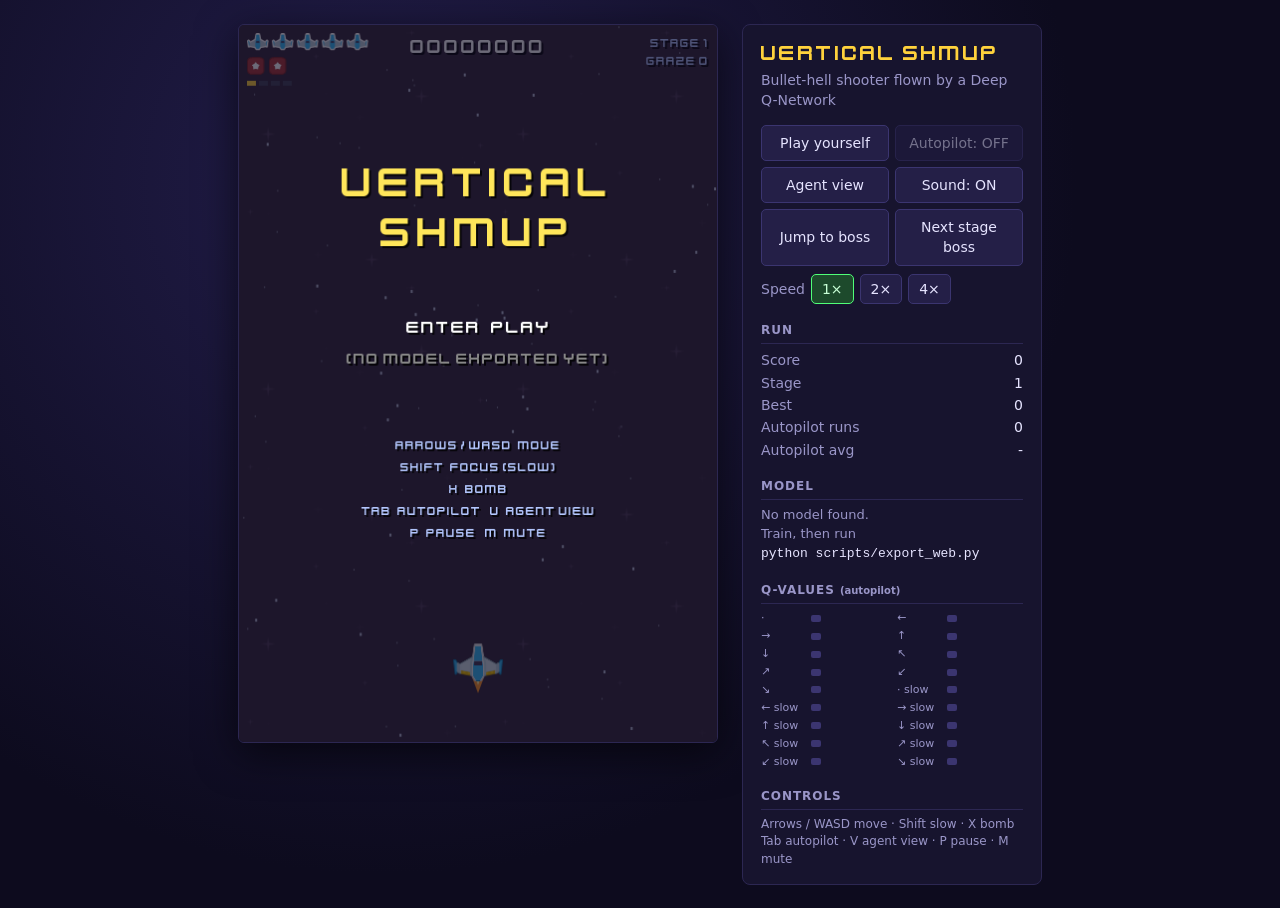
==== web/index.html @ 00dd6d7f "Add boss stages, resumable Colab training and headless-only deps - Mid-boss (Sentinel) and three rot" ====
<!doctype html>
<html lang="en">
<head>
  <meta charset="utf-8">
  <meta name="viewport" content="width=device-width, initial-scale=1">
  <title>Vertical Shmup · DQN Autopilot</title>
  <link rel="stylesheet" href="css/style.css">
</head>
<body>
  <main class="layout">
    <section class="stage">
      <canvas id="game" width="480" height="720" tabindex="0" aria-label="Game"></canvas>
    </section>

    <aside class="panel">
      <h1>Vertical Shmup</h1>
      <p class="sub">Bullet-hell shooter flown by a Deep Q-Network</p>

      <div class="buttons">
        <button id="btn-play">Play yourself</button>
        <button id="btn-autopilot">Autopilot: OFF</button>
        <button id="btn-view">Agent view</button>
        <button id="btn-mute">Sound: ON</button>
        <button id="btn-boss">Jump to boss</button>
        <button id="btn-stage">Next stage boss</button>
      </div>
      <div class="speed">
        Speed
        <button data-speed="1">1×</button>
        <button data-speed="2">2×</button>
        <button data-speed="4">4×</button>
      </div>

      <h2>Run</h2>
      <dl class="stats">
        <dt>Score</dt><dd id="stat-score">0</dd>
        <dt>Stage</dt><dd id="stat-stage">1</dd>
        <dt>Best</dt><dd id="stat-best">0</dd>
        <dt>Autopilot runs</dt><dd id="stat-runs">0</dd>
        <dt>Autopilot avg</dt><dd id="stat-avg">-</dd>
      </dl>

      <h2>Model</h2>
      <p id="model-info" class="model"></p>

      <h2>Q-values <small>(autopilot)</small></h2>
      <div id="q-bars" class="q-bars"></div>

      <h2>Controls</h2>
      <p class="controls">
        Arrows / WASD move · Shift slow · X bomb<br>
        Tab autopilot · V agent view · P pause · M mute
      </p>
    </aside>
  </main>

  <script src="js/rules.js"></script>
  <script src="js/rng.js"></script>
  <script src="js/core.js"></script>
  <script src="js/features.js"></script>
  <script src="model/dqn_model.js" onerror="console.info('No exported model yet.')"></script>
  <script src="js/policy.js"></script>
  <script src="js/renderer.js"></script>
  <script src="js/audio.js"></script>
  <script src="js/main.js"></script>
</body>
</html>
---- web/css/style.css ----
@font-face {
  font-family: "KenVector";
  src: url("../../assets/fonts/kenvector_future.ttf") format("truetype");
}

:root {
  --bg: #0d0b1e;
  --panel: #17142e;
  --line: #2c2752;
  --text: #e6e4ff;
  --muted: #9a96c8;
  --accent: #50ff78;
  --warn: #ffd23c;
}

* { box-sizing: border-box; }

body {
  margin: 0;
  min-height: 100vh;
  background: radial-gradient(circle at 30% 20%, #221d4a 0%, var(--bg) 60%);
  color: var(--text);
  font: 14px/1.45 "Trebuchet MS", system-ui, sans-serif;
}

.layout {
  display: flex;
  flex-wrap: wrap;
  gap: 24px;
  justify-content: center;
  align-items: flex-start;
  padding: 24px 16px;
}

.stage canvas {
  display: block;
  width: 480px;
  max-width: calc(100vw - 32px);
  height: auto;
  border: 1px solid var(--line);
  border-radius: 6px;
  box-shadow: 0 10px 40px rgba(0, 0, 0, 0.6);
  outline: none;
  image-rendering: auto;
}

.panel {
  width: 300px;
  max-width: 100%;
  background: var(--panel);
  border: 1px solid var(--line);
  border-radius: 8px;
  padding: 16px 18px;
}

h1 { font: 22px "KenVector", sans-serif; margin: 0; color: var(--warn); }
h2 { font-size: 12px; letter-spacing: .08em; text-transform: uppercase; color: var(--muted);
     margin: 18px 0 6px; border-bottom: 1px solid var(--line); padding-bottom: 4px; }
h2 small { text-transform: none; letter-spacing: 0; }
.sub { margin: 4px 0 14px; color: var(--muted); }

button {
  background: #241f47;
  color: var(--text);
  border: 1px solid #3b3570;
  border-radius: 5px;
  padding: 7px 10px;
  font: inherit;
  cursor: pointer;
}
button:hover:not(:disabled) { border-color: var(--accent); }
button.on { background: #1d4a2c; border-color: var(--accent); color: #c8ffd6; }
button:disabled { opacity: .45; cursor: not-allowed; }

.buttons { display: grid; grid-template-columns: 1fr 1fr; gap: 6px; }
.speed { margin-top: 8px; display: flex; gap: 6px; align-items: center; color: var(--muted); }
.speed button { padding: 4px 10px; }

.stats { display: grid; grid-template-columns: 1fr auto; margin: 0; row-gap: 2px; }
.stats dt { color: var(--muted); }
.stats dd { margin: 0; font-variant-numeric: tabular-nums; text-align: right; }

.model { margin: 0; color: var(--muted); font-size: 13px; }
.model code { color: var(--text); }

.q-bars { display: grid; grid-template-columns: 1fr 1fr; column-gap: 10px; row-gap: 2px; }
.q-row { display: flex; align-items: center; gap: 6px; font-size: 11px; }
.q-label { width: 44px; color: var(--muted); white-space: nowrap; }
.q-bar { height: 7px; width: 8%; background: #3b3570; border-radius: 2px; transition: width .1s; }
.q-bar.best { background: var(--accent); }

.controls { margin: 0; color: var(--muted); font-size: 12px; }
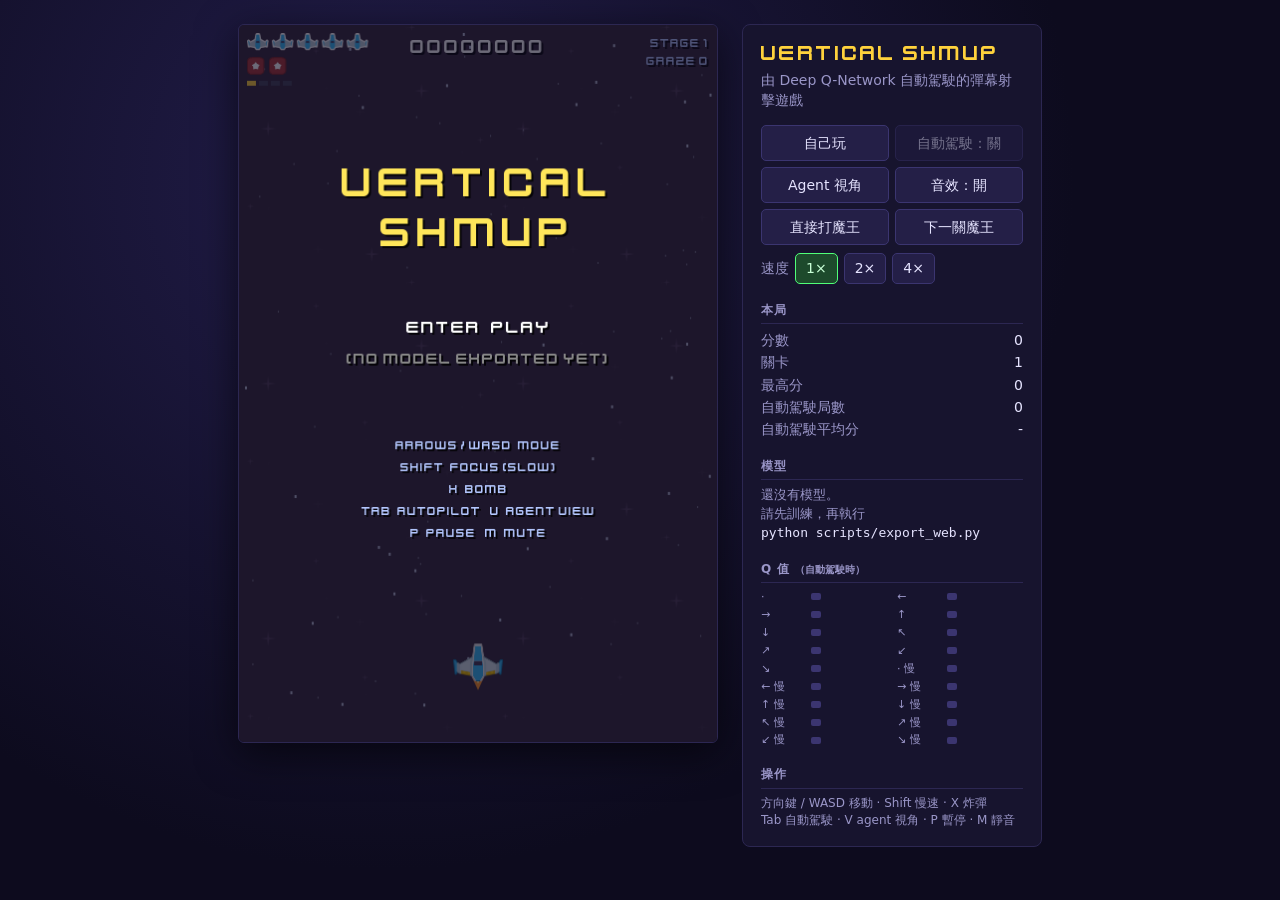
==== commit 4f024553: "繁體中文化並確認所有相依都在 2019 年以前 - 程式註解、docstring、命令列說明、網頁面板改成繁體中文 - README 全部改寫成中文，加入「從訓練到結果的流程」和訓練時間估計表 - 改" ====
--- a/web/index.html
+++ b/web/index.html
@@ -1,55 +1,55 @@
 <!doctype html>
-<html lang="en">
+<html lang="zh-Hant">
 <head>
   <meta charset="utf-8">
   <meta name="viewport" content="width=device-width, initial-scale=1">
-  <title>Vertical Shmup · DQN Autopilot</title>
+  <title>Vertical Shmup · DQN 自動駕駛</title>
   <link rel="stylesheet" href="css/style.css">
 </head>
 <body>
   <main class="layout">
     <section class="stage">
-      <canvas id="game" width="480" height="720" tabindex="0" aria-label="Game"></canvas>
+      <canvas id="game" width="480" height="720" tabindex="0" aria-label="遊戲畫面"></canvas>
     </section>
 
     <aside class="panel">
       <h1>Vertical Shmup</h1>
-      <p class="sub">Bullet-hell shooter flown by a Deep Q-Network</p>
+      <p class="sub">由 Deep Q-Network 自動駕駛的彈幕射擊遊戲</p>
 
       <div class="buttons">
-        <button id="btn-play">Play yourself</button>
-        <button id="btn-autopilot">Autopilot: OFF</button>
-        <button id="btn-view">Agent view</button>
-        <button id="btn-mute">Sound: ON</button>
-        <button id="btn-boss">Jump to boss</button>
-        <button id="btn-stage">Next stage boss</button>
+        <button id="btn-play">自己玩</button>
+        <button id="btn-autopilot">自動駕駛：關</button>
+        <button id="btn-view">Agent 視角</button>
+        <button id="btn-mute">音效：開</button>
+        <button id="btn-boss">直接打魔王</button>
+        <button id="btn-stage">下一關魔王</button>
       </div>
       <div class="speed">
-        Speed
+        速度
         <button data-speed="1">1×</button>
         <button data-speed="2">2×</button>
         <button data-speed="4">4×</button>
       </div>
 
-      <h2>Run</h2>
+      <h2>本局</h2>
       <dl class="stats">
-        <dt>Score</dt><dd id="stat-score">0</dd>
-        <dt>Stage</dt><dd id="stat-stage">1</dd>
-        <dt>Best</dt><dd id="stat-best">0</dd>
-        <dt>Autopilot runs</dt><dd id="stat-runs">0</dd>
-        <dt>Autopilot avg</dt><dd id="stat-avg">-</dd>
+        <dt>分數</dt><dd id="stat-score">0</dd>
+        <dt>關卡</dt><dd id="stat-stage">1</dd>
+        <dt>最高分</dt><dd id="stat-best">0</dd>
+        <dt>自動駕駛局數</dt><dd id="stat-runs">0</dd>
+        <dt>自動駕駛平均分</dt><dd id="stat-avg">-</dd>
       </dl>
 
-      <h2>Model</h2>
+      <h2>模型</h2>
       <p id="model-info" class="model"></p>
 
-      <h2>Q-values <small>(autopilot)</small></h2>
+      <h2>Q 值 <small>（自動駕駛時）</small></h2>
       <div id="q-bars" class="q-bars"></div>
 
-      <h2>Controls</h2>
+      <h2>操作</h2>
       <p class="controls">
-        Arrows / WASD move · Shift slow · X bomb<br>
-        Tab autopilot · V agent view · P pause · M mute
+        方向鍵 / WASD 移動 · Shift 慢速 · X 炸彈<br>
+        Tab 自動駕駛 · V agent 視角 · P 暫停 · M 靜音
       </p>
     </aside>
   </main>
@@ -58,7 +58,7 @@
   <script src="js/rng.js"></script>
   <script src="js/core.js"></script>
   <script src="js/features.js"></script>
-  <script src="model/dqn_model.js" onerror="console.info('No exported model yet.')"></script>
+  <script src="model/dqn_model.js" onerror="console.info('還沒有匯出模型')"></script>
   <script src="js/policy.js"></script>
   <script src="js/renderer.js"></script>
   <script src="js/audio.js"></script>
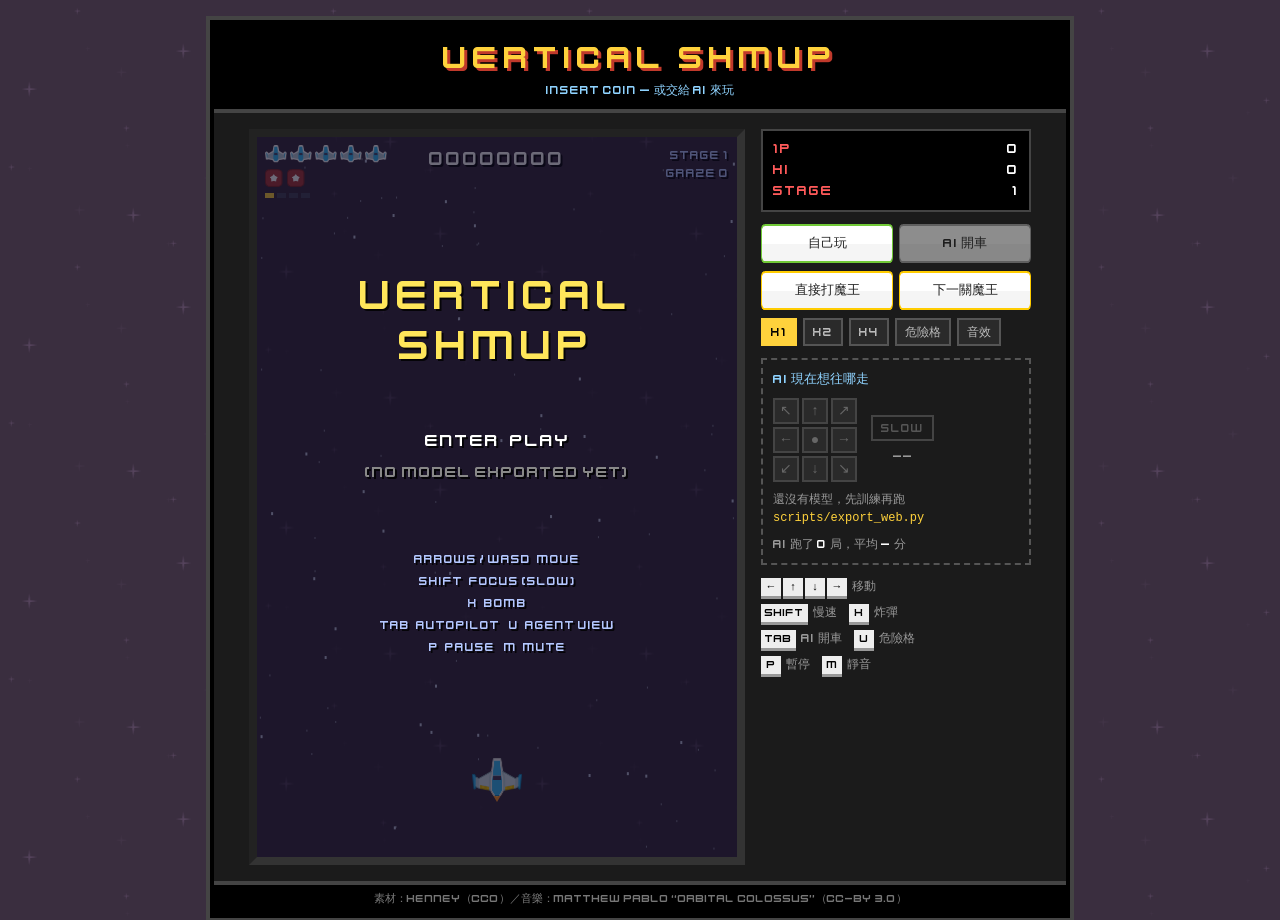
==== commit b353d5f6: "網頁改成街機機台風格 - 背景用遊戲本身的星空圖，標題做成機台招牌、遊戲畫面加上外框 - 按鈕改用 Kenney Space Shooter Redux（2014）的按鈕圖 - Q 值長條圖換成 3x" ====
--- a/web/index.html
+++ b/web/index.html
@@ -3,56 +3,70 @@
 <head>
   <meta charset="utf-8">
   <meta name="viewport" content="width=device-width, initial-scale=1">
-  <title>Vertical Shmup · DQN 自動駕駛</title>
+  <title>Vertical Shmup</title>
   <link rel="stylesheet" href="css/style.css">
 </head>
 <body>
-  <main class="layout">
-    <section class="stage">
-      <canvas id="game" width="480" height="720" tabindex="0" aria-label="遊戲畫面"></canvas>
-    </section>
+  <div class="cabinet">
+    <header class="marquee">
+      <h1>VERTICAL SHMUP</h1>
+      <p>INSERT COIN &mdash; 或交給 AI 來玩</p>
+    </header>
 
-    <aside class="panel">
-      <h1>Vertical Shmup</h1>
-      <p class="sub">由 Deep Q-Network 自動駕駛的彈幕射擊遊戲</p>
-
-      <div class="buttons">
-        <button id="btn-play">自己玩</button>
-        <button id="btn-autopilot">自動駕駛：關</button>
-        <button id="btn-view">Agent 視角</button>
-        <button id="btn-mute">音效：開</button>
-        <button id="btn-boss">直接打魔王</button>
-        <button id="btn-stage">下一關魔王</button>
-      </div>
-      <div class="speed">
-        速度
-        <button data-speed="1">1×</button>
-        <button data-speed="2">2×</button>
-        <button data-speed="4">4×</button>
+    <div class="cabinet-body">
+      <div class="bezel">
+        <canvas id="game" width="480" height="720" tabindex="0" aria-label="遊戲畫面"></canvas>
       </div>
 
-      <h2>本局</h2>
-      <dl class="stats">
-        <dt>分數</dt><dd id="stat-score">0</dd>
-        <dt>關卡</dt><dd id="stat-stage">1</dd>
-        <dt>最高分</dt><dd id="stat-best">0</dd>
-        <dt>自動駕駛局數</dt><dd id="stat-runs">0</dd>
-        <dt>自動駕駛平均分</dt><dd id="stat-avg">-</dd>
-      </dl>
+      <aside class="console">
+        <div class="score-box">
+          <div><span class="lbl">1P</span><span id="stat-score" class="num">0</span></div>
+          <div><span class="lbl">HI</span><span id="stat-best" class="num">0</span></div>
+          <div><span class="lbl">STAGE</span><span id="stat-stage" class="num">1</span></div>
+        </div>
 
-      <h2>模型</h2>
-      <p id="model-info" class="model"></p>
+        <div class="btn-row">
+          <button id="btn-play" class="arcade green">自己玩</button>
+          <button id="btn-autopilot" class="arcade blue">AI 開車</button>
+        </div>
+        <div class="btn-row">
+          <button id="btn-boss" class="arcade yellow">直接打魔王</button>
+          <button id="btn-stage" class="arcade yellow">下一關魔王</button>
+        </div>
+        <div class="btn-row small">
+          <button data-speed="1" class="chip">x1</button>
+          <button data-speed="2" class="chip">x2</button>
+          <button data-speed="4" class="chip">x4</button>
+          <button id="btn-view" class="chip">危險格</button>
+          <button id="btn-mute" class="chip">音效</button>
+        </div>
 
-      <h2>Q 值 <small>（自動駕駛時）</small></h2>
-      <div id="q-bars" class="q-bars"></div>
+        <div class="ai-box">
+          <div class="ai-title">AI 現在想往哪走</div>
+          <div class="joy">
+            <div class="joy-grid" id="joy"></div>
+            <div class="joy-side">
+              <div class="lamp" id="joy-slow">SLOW</div>
+              <div class="joy-q" id="joy-q">--</div>
+            </div>
+          </div>
+          <p class="ai-note" id="model-info"></p>
+          <p class="ai-note">AI 跑了 <b id="stat-runs">0</b> 局，平均 <b id="stat-avg">-</b> 分</p>
+        </div>
 
-      <h2>操作</h2>
-      <p class="controls">
-        方向鍵 / WASD 移動 · Shift 慢速 · X 炸彈<br>
-        Tab 自動駕駛 · V agent 視角 · P 暫停 · M 靜音
-      </p>
-    </aside>
-  </main>
+        <div class="howto">
+          <div><kbd>←</kbd><kbd>↑</kbd><kbd>↓</kbd><kbd>→</kbd> 移動</div>
+          <div><kbd>Shift</kbd> 慢速　<kbd>X</kbd> 炸彈</div>
+          <div><kbd>Tab</kbd> AI 開車　<kbd>V</kbd> 危險格</div>
+          <div><kbd>P</kbd> 暫停　<kbd>M</kbd> 靜音</div>
+        </div>
+      </aside>
+    </div>
+
+    <footer>
+      素材：Kenney（CC0）／音樂：Matthew Pablo &ldquo;Orbital Colossus&rdquo;（CC-BY 3.0）
+    </footer>
+  </div>
 
   <script src="js/rules.js"></script>
   <script src="js/rng.js"></script>
--- a/web/css/style.css
+++ b/web/css/style.css
@@ -1,16 +1,6 @@
 @font-face {
   font-family: "KenVector";
   src: url("../../assets/fonts/kenvector_future.ttf") format("truetype");
-}
-
-:root {
-  --bg: #0d0b1e;
-  --panel: #17142e;
-  --line: #2c2752;
-  --text: #e6e4ff;
-  --muted: #9a96c8;
-  --accent: #50ff78;
-  --warn: #ffd23c;
 }
 
 * { box-sizing: border-box; }
@@ -18,75 +8,157 @@
 body {
   margin: 0;
   min-height: 100vh;
-  background: radial-gradient(circle at 30% 20%, #221d4a 0%, var(--bg) 60%);
-  color: var(--text);
-  font: 14px/1.45 "Trebuchet MS", system-ui, sans-serif;
+  background: #000 url("../../assets/images/backgrounds/dark_purple.png") repeat;
+  color: #ddd;
+  font: 14px/1.5 "KenVector", "PingFang TC", "Microsoft JhengHei", sans-serif;
 }
 
-.layout {
+/* ---- 機台外框 ---- */
+.cabinet {
+  width: 860px;
+  max-width: 100%;
+  margin: 20px auto;
+  background: #1b1b1b;
+  border: 4px solid #000;
+  box-shadow: 0 0 0 4px #444;
+}
+
+.marquee {
+  background: #000;
+  border-bottom: 4px solid #444;
+  text-align: center;
+  padding: 14px 10px 10px;
+}
+.marquee h1 {
+  margin: 0;
+  font: 34px "KenVector", sans-serif;
+  color: #ffd23c;
+  text-shadow: 3px 3px 0 #c0392b;
+  letter-spacing: 2px;
+}
+.marquee p { margin: 4px 0 0; color: #8fd3ff; font-size: 12px; }
+
+.cabinet-body {
   display: flex;
   flex-wrap: wrap;
-  gap: 24px;
+  gap: 16px;
+  padding: 16px;
   justify-content: center;
-  align-items: flex-start;
-  padding: 24px 16px;
 }
 
-.stage canvas {
+.bezel {
+  background: #000;
+  border: 8px solid #333;
+  border-top-color: #222;
+  border-left-color: #222;
+  line-height: 0;
+}
+.bezel canvas {
   display: block;
   width: 480px;
-  max-width: calc(100vw - 32px);
+  max-width: calc(100vw - 80px);
   height: auto;
-  border: 1px solid var(--line);
-  border-radius: 6px;
-  box-shadow: 0 10px 40px rgba(0, 0, 0, 0.6);
   outline: none;
-  image-rendering: auto;
 }
 
-.panel {
-  width: 300px;
-  max-width: 100%;
-  background: var(--panel);
-  border: 1px solid var(--line);
-  border-radius: 8px;
-  padding: 16px 18px;
+/* ---- 右邊操作台 ---- */
+.console { width: 270px; max-width: 100%; }
+
+.score-box {
+  background: #000;
+  border: 2px solid #444;
+  padding: 8px 10px;
+  margin-bottom: 12px;
+}
+.score-box div { display: flex; justify-content: space-between; }
+.score-box .lbl { color: #ff5a5a; }
+.score-box .num { color: #fff; font-variant-numeric: tabular-nums; }
+
+.btn-row { display: flex; gap: 6px; margin-bottom: 8px; }
+.btn-row.small { flex-wrap: wrap; margin-bottom: 12px; }
+
+button { font: inherit; cursor: pointer; }
+
+/* Kenney 的按鈕圖（Space Shooter Redux, 2014） */
+.arcade {
+  flex: 1;
+  height: 39px;
+  border: 0;
+  color: #222;
+  font-size: 13px;
+  background: transparent center / 100% 100% no-repeat;
+}
+.arcade.green  { background-image: url("../../assets/images/ui/button_green.png"); }
+.arcade.blue   { background-image: url("../../assets/images/ui/button_blue.png"); }
+.arcade.yellow { background-image: url("../../assets/images/ui/button_yellow.png"); }
+.arcade:active { transform: translateY(2px); }
+.arcade.on     { outline: 3px solid #3ddc55; color: #0a6b1c; }
+.arcade:disabled { filter: grayscale(1); opacity: .5; cursor: not-allowed; }
+
+.chip {
+  background: #2a2a2a;
+  color: #bbb;
+  border: 2px solid #555;
+  padding: 3px 8px;
+  font-size: 12px;
+}
+.chip.on { background: #ffd23c; color: #000; border-color: #ffd23c; }
+
+/* ---- AI 搖桿 ---- */
+.ai-box {
+  border: 2px dashed #555;
+  padding: 10px;
+  margin-bottom: 12px;
+}
+.ai-title { color: #8fd3ff; margin-bottom: 8px; font-size: 13px; }
+.joy { display: flex; gap: 14px; align-items: center; }
+.joy-grid {
+  display: grid;
+  grid-template-columns: repeat(3, 26px);
+  grid-template-rows: repeat(3, 26px);
+  gap: 3px;
+}
+.joy-grid span {
+  background: #2a2a2a;
+  border: 2px solid #444;
+  color: #666;
+  font-size: 14px;
+  line-height: 22px;
+  text-align: center;
+}
+.joy-grid span.lit { background: #3ddc55; border-color: #b6ffbf; color: #000; }
+.lamp {
+  border: 2px solid #444;
+  padding: 2px 8px;
+  color: #555;
+  font-size: 12px;
+  text-align: center;
+}
+.lamp.lit { background: #ff9628; border-color: #ffd08a; color: #000; }
+.joy-q { margin-top: 6px; color: #999; font-size: 12px; text-align: center; }
+.ai-note { margin: 8px 0 0; color: #999; font-size: 12px; }
+.ai-note b { color: #fff; font-weight: normal; }
+.ai-note code { color: #ffd23c; }
+
+.howto { color: #999; font-size: 12px; }
+.howto div { margin-bottom: 4px; }
+kbd {
+  display: inline-block;
+  min-width: 20px;
+  padding: 0 4px;
+  margin-right: 2px;
+  background: #eee;
+  color: #000;
+  border-bottom: 3px solid #999;
+  font: 11px/18px "KenVector", sans-serif;
+  text-align: center;
 }
 
-h1 { font: 22px "KenVector", sans-serif; margin: 0; color: var(--warn); }
-h2 { font-size: 12px; letter-spacing: .08em; text-transform: uppercase; color: var(--muted);
-     margin: 18px 0 6px; border-bottom: 1px solid var(--line); padding-bottom: 4px; }
-h2 small { text-transform: none; letter-spacing: 0; }
-.sub { margin: 4px 0 14px; color: var(--muted); }
-
-button {
-  background: #241f47;
-  color: var(--text);
-  border: 1px solid #3b3570;
-  border-radius: 5px;
-  padding: 7px 10px;
-  font: inherit;
-  cursor: pointer;
+footer {
+  border-top: 4px solid #444;
+  background: #000;
+  color: #777;
+  font-size: 11px;
+  text-align: center;
+  padding: 6px;
 }
-button:hover:not(:disabled) { border-color: var(--accent); }
-button.on { background: #1d4a2c; border-color: var(--accent); color: #c8ffd6; }
-button:disabled { opacity: .45; cursor: not-allowed; }
-
-.buttons { display: grid; grid-template-columns: 1fr 1fr; gap: 6px; }
-.speed { margin-top: 8px; display: flex; gap: 6px; align-items: center; color: var(--muted); }
-.speed button { padding: 4px 10px; }
-
-.stats { display: grid; grid-template-columns: 1fr auto; margin: 0; row-gap: 2px; }
-.stats dt { color: var(--muted); }
-.stats dd { margin: 0; font-variant-numeric: tabular-nums; text-align: right; }
-
-.model { margin: 0; color: var(--muted); font-size: 13px; }
-.model code { color: var(--text); }
-
-.q-bars { display: grid; grid-template-columns: 1fr 1fr; column-gap: 10px; row-gap: 2px; }
-.q-row { display: flex; align-items: center; gap: 6px; font-size: 11px; }
-.q-label { width: 44px; color: var(--muted); white-space: nowrap; }
-.q-bar { height: 7px; width: 8%; background: #3b3570; border-radius: 2px; transition: width .1s; }
-.q-bar.best { background: var(--accent); }
-
-.controls { margin: 0; color: var(--muted); font-size: 12px; }
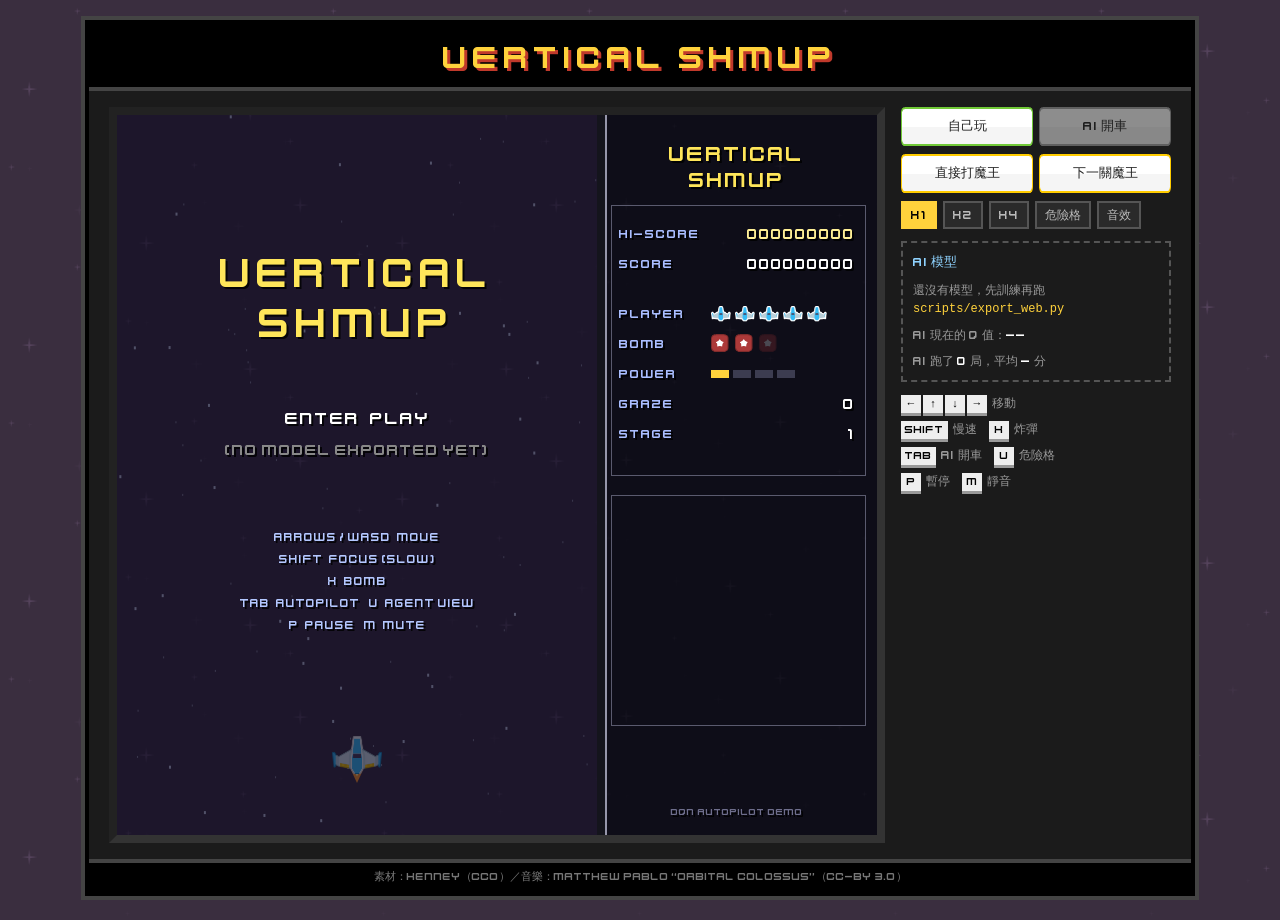
==== commit d854906e: "三關制、雙魔王最終關、彈幕遊戲風格的右側面板、錄影腳本 - 移除中魔王；第 1、2 關各一隻魔王，第 3 關兩隻 TWIN FANG，打完 ALL CLEAR - 遊戲畫面加上右側資訊面板、魔王血條、" ====
--- a/web/index.html
+++ b/web/index.html
@@ -10,21 +10,14 @@
   <div class="cabinet">
     <header class="marquee">
       <h1>VERTICAL SHMUP</h1>
-      <p>INSERT COIN &mdash; 或交給 AI 來玩</p>
     </header>
 
     <div class="cabinet-body">
       <div class="bezel">
-        <canvas id="game" width="480" height="720" tabindex="0" aria-label="遊戲畫面"></canvas>
+        <canvas id="game" width="760" height="720" tabindex="0" aria-label="遊戲畫面"></canvas>
       </div>
 
       <aside class="console">
-        <div class="score-box">
-          <div><span class="lbl">1P</span><span id="stat-score" class="num">0</span></div>
-          <div><span class="lbl">HI</span><span id="stat-best" class="num">0</span></div>
-          <div><span class="lbl">STAGE</span><span id="stat-stage" class="num">1</span></div>
-        </div>
-
         <div class="btn-row">
           <button id="btn-play" class="arcade green">自己玩</button>
           <button id="btn-autopilot" class="arcade blue">AI 開車</button>
@@ -42,15 +35,9 @@
         </div>
 
         <div class="ai-box">
-          <div class="ai-title">AI 現在想往哪走</div>
-          <div class="joy">
-            <div class="joy-grid" id="joy"></div>
-            <div class="joy-side">
-              <div class="lamp" id="joy-slow">SLOW</div>
-              <div class="joy-q" id="joy-q">--</div>
-            </div>
-          </div>
+          <div class="ai-title">AI 模型</div>
           <p class="ai-note" id="model-info"></p>
+          <p class="ai-note">AI 現在的 Q 值：<b id="joy-q">--</b></p>
           <p class="ai-note">AI 跑了 <b id="stat-runs">0</b> 局，平均 <b id="stat-avg">-</b> 分</p>
         </div>
 
--- a/web/css/style.css
+++ b/web/css/style.css
@@ -15,7 +15,7 @@
 
 /* ---- 機台外框 ---- */
 .cabinet {
-  width: 860px;
+  width: 1110px;
   max-width: 100%;
   margin: 20px auto;
   background: #1b1b1b;
@@ -55,7 +55,7 @@
 }
 .bezel canvas {
   display: block;
-  width: 480px;
+  width: 760px;
   max-width: calc(100vw - 80px);
   height: auto;
   outline: none;
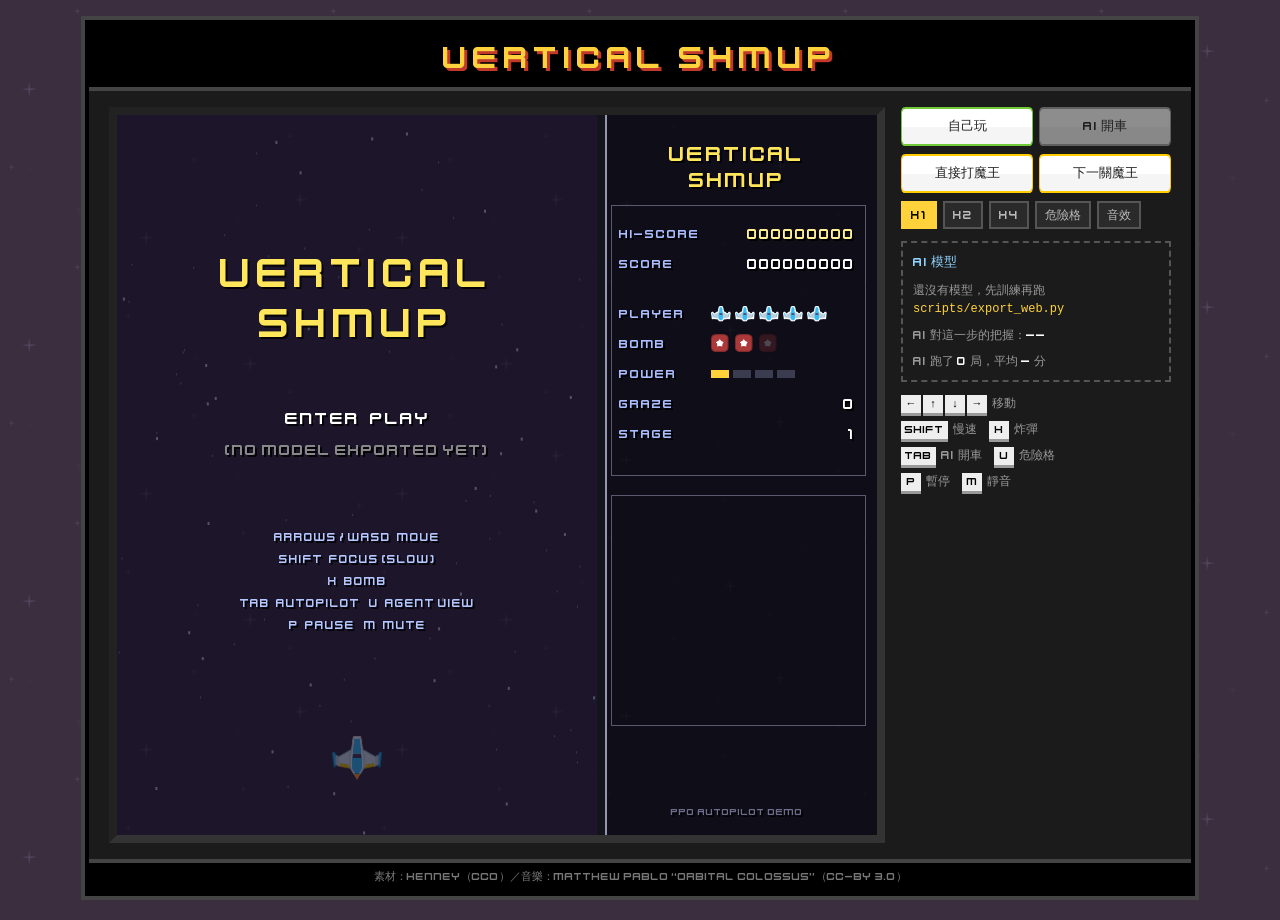
==== commit 6c23b3b9: "改用 Stable Baselines3 的 PPO，遊戲改成兩關 - 強化學習改用 Stable Baselines3 PPO（2017）：gymnasium 環境、SubprocVecEnv 用滿" ====
--- a/web/index.html
+++ b/web/index.html
@@ -37,7 +37,7 @@
         <div class="ai-box">
           <div class="ai-title">AI 模型</div>
           <p class="ai-note" id="model-info"></p>
-          <p class="ai-note">AI 現在的 Q 值：<b id="joy-q">--</b></p>
+          <p class="ai-note">AI 對這一步的把握：<b id="joy-q">--</b></p>
           <p class="ai-note">AI 跑了 <b id="stat-runs">0</b> 局，平均 <b id="stat-avg">-</b> 分</p>
         </div>
 
@@ -59,7 +59,7 @@
   <script src="js/rng.js"></script>
   <script src="js/core.js"></script>
   <script src="js/features.js"></script>
-  <script src="model/dqn_model.js" onerror="console.info('還沒有匯出模型')"></script>
+  <script src="model/ppo_model.js" onerror="console.info('還沒有匯出模型')"></script>
   <script src="js/policy.js"></script>
   <script src="js/renderer.js"></script>
   <script src="js/audio.js"></script>
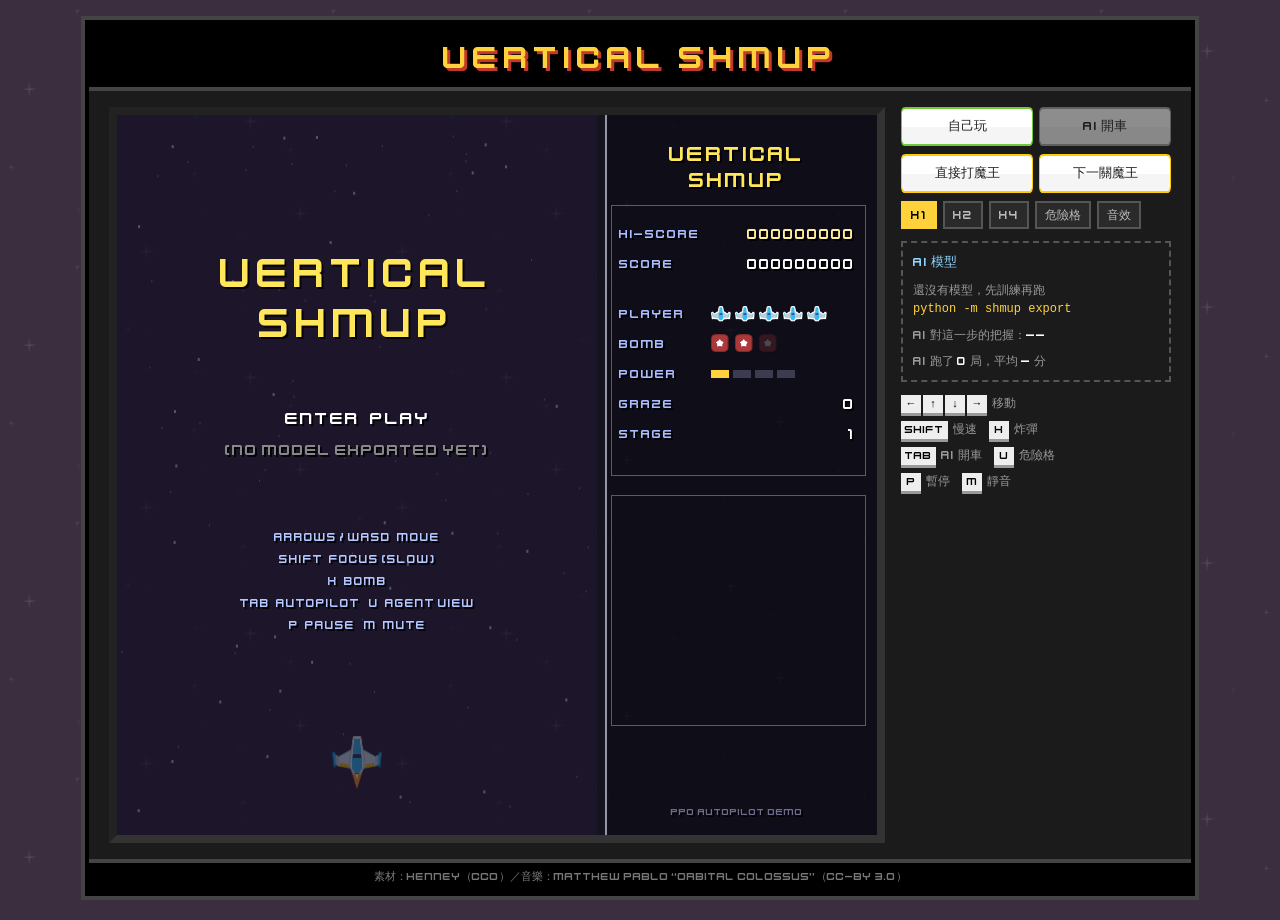
==== commit 3719ee30: "依類別重新整理程式、固定 2022 年以前的套件版本、Colab GPU 訓練 - 套件全部固定在 2022 年以前：Python 3.10.8、SB3 1.6.2、gym 0.21、torch 1." ====
--- a/web/index.html
+++ b/web/index.html
@@ -4,7 +4,7 @@
   <meta charset="utf-8">
   <meta name="viewport" content="width=device-width, initial-scale=1">
   <title>Vertical Shmup</title>
-  <link rel="stylesheet" href="css/style.css">
+  <link rel="stylesheet" href="style.css">
 </head>
 <body>
   <div class="cabinet">
@@ -56,13 +56,10 @@
   </div>
 
   <script src="js/rules.js"></script>
-  <script src="js/rng.js"></script>
   <script src="js/core.js"></script>
-  <script src="js/features.js"></script>
   <script src="model/ppo_model.js" onerror="console.info('還沒有匯出模型')"></script>
-  <script src="js/policy.js"></script>
+  <script src="js/agent.js"></script>
   <script src="js/renderer.js"></script>
-  <script src="js/audio.js"></script>
   <script src="js/main.js"></script>
 </body>
 </html>
--- a/web/style.css
+++ b/web/style.css
@@ -0,0 +1,164 @@
+@font-face {
+  font-family: "KenVector";
+  src: url("../assets/fonts/kenvector_future.ttf") format("truetype");
+}
+
+* { box-sizing: border-box; }
+
+body {
+  margin: 0;
+  min-height: 100vh;
+  background: #000 url("../assets/images/backgrounds/dark_purple.png") repeat;
+  color: #ddd;
+  font: 14px/1.5 "KenVector", "PingFang TC", "Microsoft JhengHei", sans-serif;
+}
+
+/* ---- 機台外框 ---- */
+.cabinet {
+  width: 1110px;
+  max-width: 100%;
+  margin: 20px auto;
+  background: #1b1b1b;
+  border: 4px solid #000;
+  box-shadow: 0 0 0 4px #444;
+}
+
+.marquee {
+  background: #000;
+  border-bottom: 4px solid #444;
+  text-align: center;
+  padding: 14px 10px 10px;
+}
+.marquee h1 {
+  margin: 0;
+  font: 34px "KenVector", sans-serif;
+  color: #ffd23c;
+  text-shadow: 3px 3px 0 #c0392b;
+  letter-spacing: 2px;
+}
+.marquee p { margin: 4px 0 0; color: #8fd3ff; font-size: 12px; }
+
+.cabinet-body {
+  display: flex;
+  flex-wrap: wrap;
+  gap: 16px;
+  padding: 16px;
+  justify-content: center;
+}
+
+.bezel {
+  background: #000;
+  border: 8px solid #333;
+  border-top-color: #222;
+  border-left-color: #222;
+  line-height: 0;
+}
+.bezel canvas {
+  display: block;
+  width: 760px;
+  max-width: calc(100vw - 80px);
+  height: auto;
+  outline: none;
+}
+
+/* ---- 右邊操作台 ---- */
+.console { width: 270px; max-width: 100%; }
+
+.score-box {
+  background: #000;
+  border: 2px solid #444;
+  padding: 8px 10px;
+  margin-bottom: 12px;
+}
+.score-box div { display: flex; justify-content: space-between; }
+.score-box .lbl { color: #ff5a5a; }
+.score-box .num { color: #fff; font-variant-numeric: tabular-nums; }
+
+.btn-row { display: flex; gap: 6px; margin-bottom: 8px; }
+.btn-row.small { flex-wrap: wrap; margin-bottom: 12px; }
+
+button { font: inherit; cursor: pointer; }
+
+/* Kenney 的按鈕圖（Space Shooter Redux, 2014） */
+.arcade {
+  flex: 1;
+  height: 39px;
+  border: 0;
+  color: #222;
+  font-size: 13px;
+  background: transparent center / 100% 100% no-repeat;
+}
+.arcade.green  { background-image: url("../assets/images/ui/button_green.png"); }
+.arcade.blue   { background-image: url("../assets/images/ui/button_blue.png"); }
+.arcade.yellow { background-image: url("../assets/images/ui/button_yellow.png"); }
+.arcade:active { transform: translateY(2px); }
+.arcade.on     { outline: 3px solid #3ddc55; color: #0a6b1c; }
+.arcade:disabled { filter: grayscale(1); opacity: .5; cursor: not-allowed; }
+
+.chip {
+  background: #2a2a2a;
+  color: #bbb;
+  border: 2px solid #555;
+  padding: 3px 8px;
+  font-size: 12px;
+}
+.chip.on { background: #ffd23c; color: #000; border-color: #ffd23c; }
+
+/* ---- AI 搖桿 ---- */
+.ai-box {
+  border: 2px dashed #555;
+  padding: 10px;
+  margin-bottom: 12px;
+}
+.ai-title { color: #8fd3ff; margin-bottom: 8px; font-size: 13px; }
+.joy { display: flex; gap: 14px; align-items: center; }
+.joy-grid {
+  display: grid;
+  grid-template-columns: repeat(3, 26px);
+  grid-template-rows: repeat(3, 26px);
+  gap: 3px;
+}
+.joy-grid span {
+  background: #2a2a2a;
+  border: 2px solid #444;
+  color: #666;
+  font-size: 14px;
+  line-height: 22px;
+  text-align: center;
+}
+.joy-grid span.lit { background: #3ddc55; border-color: #b6ffbf; color: #000; }
+.lamp {
+  border: 2px solid #444;
+  padding: 2px 8px;
+  color: #555;
+  font-size: 12px;
+  text-align: center;
+}
+.lamp.lit { background: #ff9628; border-color: #ffd08a; color: #000; }
+.joy-q { margin-top: 6px; color: #999; font-size: 12px; text-align: center; }
+.ai-note { margin: 8px 0 0; color: #999; font-size: 12px; }
+.ai-note b { color: #fff; font-weight: normal; }
+.ai-note code { color: #ffd23c; }
+
+.howto { color: #999; font-size: 12px; }
+.howto div { margin-bottom: 4px; }
+kbd {
+  display: inline-block;
+  min-width: 20px;
+  padding: 0 4px;
+  margin-right: 2px;
+  background: #eee;
+  color: #000;
+  border-bottom: 3px solid #999;
+  font: 11px/18px "KenVector", sans-serif;
+  text-align: center;
+}
+
+footer {
+  border-top: 4px solid #444;
+  background: #000;
+  color: #777;
+  font-size: 11px;
+  text-align: center;
+  padding: 6px;
+}
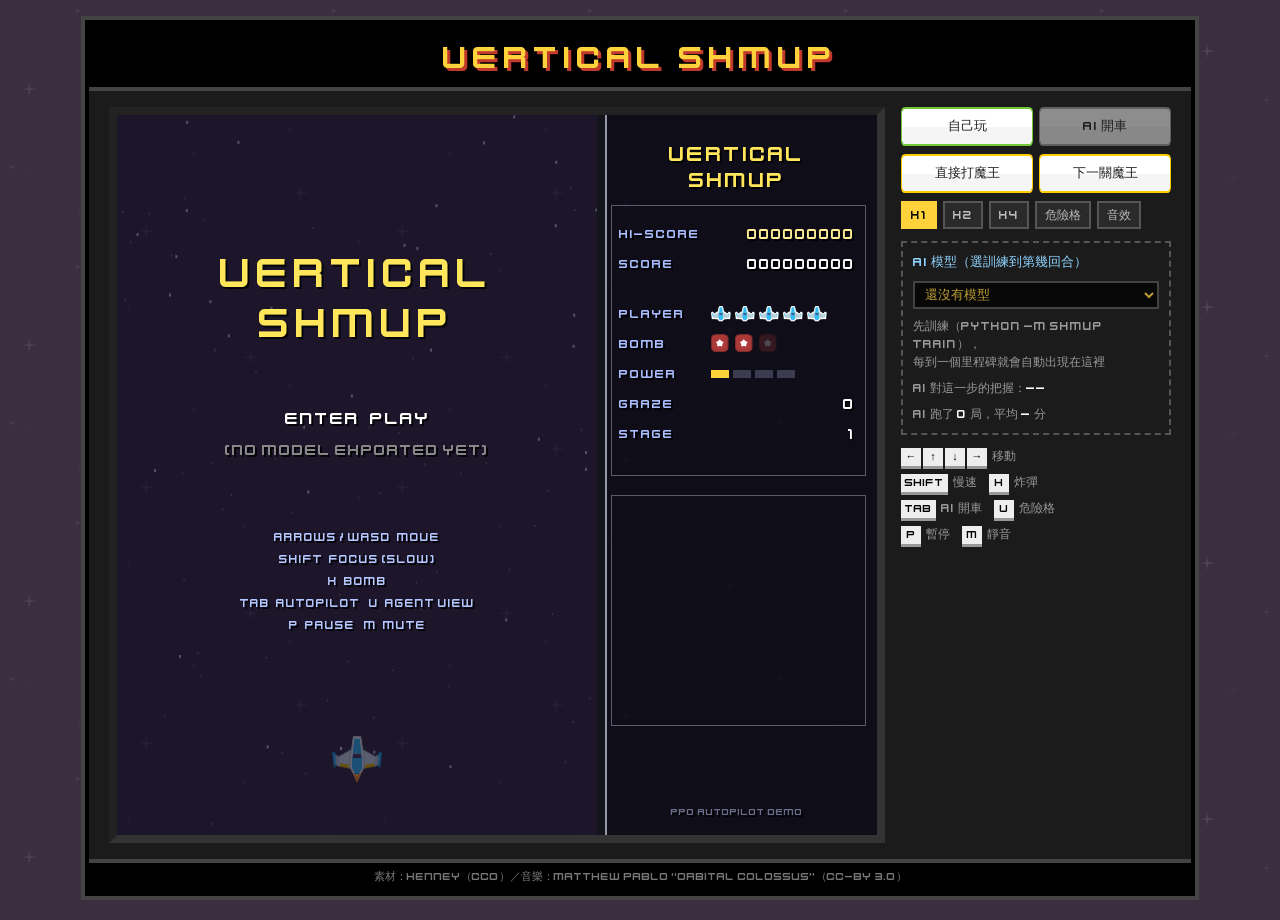
==== commit 7a3c14f7: "訓練 5000 回合、里程碑改成 100/500/2000/5000、網頁可選擇模型、自動存紀錄 - 預設玩滿 5000 回合，在第 100 / 500 / 2000 / 5000 回合存模型；評估改" ====
--- a/web/index.html
+++ b/web/index.html
@@ -35,7 +35,8 @@
         </div>
 
         <div class="ai-box">
-          <div class="ai-title">AI 模型</div>
+          <div class="ai-title">AI 模型（選訓練到第幾回合）</div>
+          <select id="model-select" class="model-select" aria-label="選擇模型"></select>
           <p class="ai-note" id="model-info"></p>
           <p class="ai-note">AI 對這一步的把握：<b id="joy-q">--</b></p>
           <p class="ai-note">AI 跑了 <b id="stat-runs">0</b> 局，平均 <b id="stat-avg">-</b> 分</p>
@@ -57,7 +58,7 @@
 
   <script src="js/rules.js"></script>
   <script src="js/core.js"></script>
-  <script src="model/ppo_model.js" onerror="console.info('還沒有匯出模型')"></script>
+  <script src="model/manifest.js" onerror="console.info('還沒有匯出模型')"></script>
   <script src="js/agent.js"></script>
   <script src="js/renderer.js"></script>
   <script src="js/main.js"></script>
--- a/web/style.css
+++ b/web/style.css
@@ -111,6 +111,14 @@
   margin-bottom: 12px;
 }
 .ai-title { color: #8fd3ff; margin-bottom: 8px; font-size: 13px; }
+.model-select {
+  width: 100%;
+  background: #000;
+  color: #ffd23c;
+  border: 2px solid #555;
+  padding: 4px 6px;
+  font: 13px "KenVector", "PingFang TC", sans-serif;
+}
 .joy { display: flex; gap: 14px; align-items: center; }
 .joy-grid {
   display: grid;
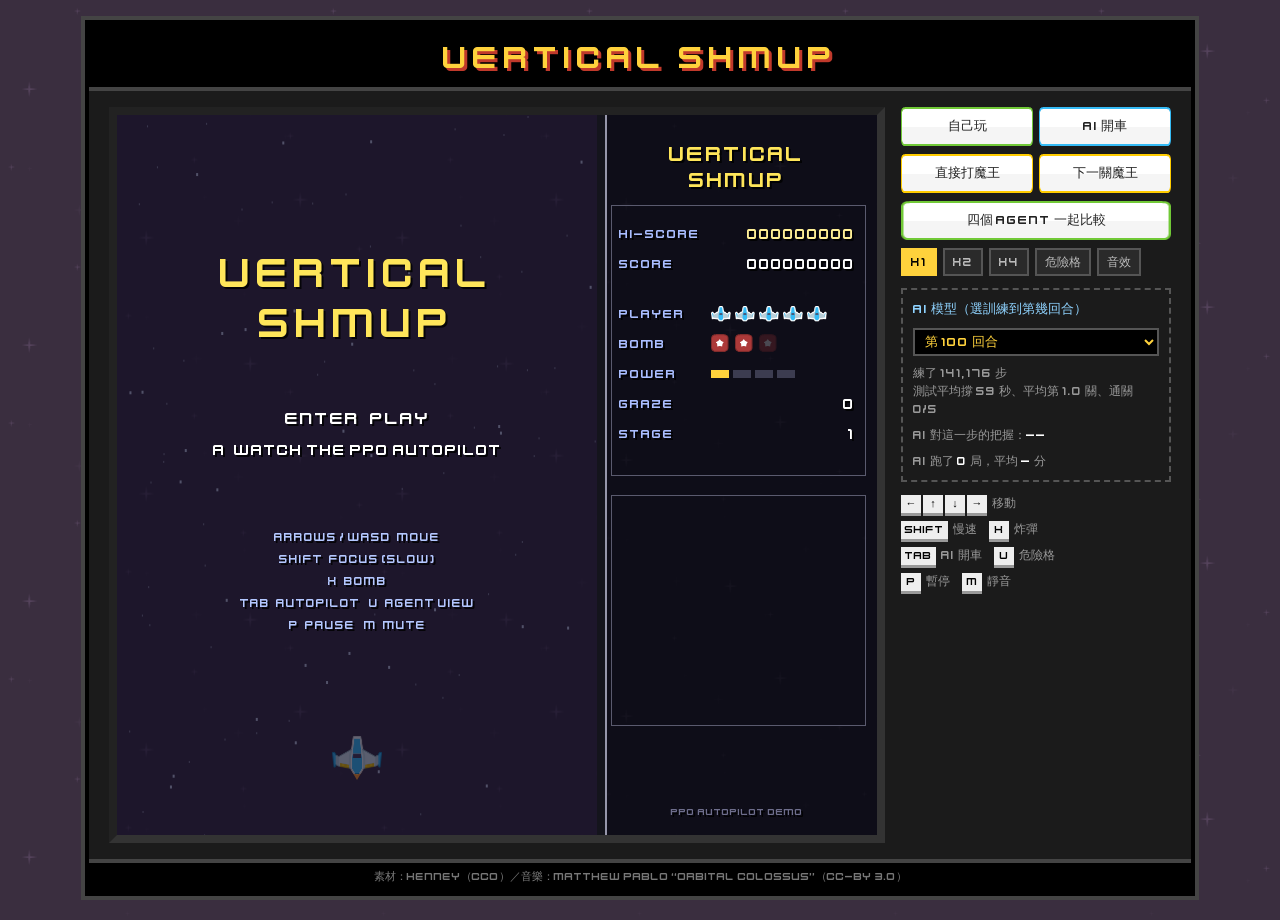
==== commit a9d88786: "不錄影了，改成網頁直接比較四個 agent - 新增 web/compare.html：第 100 / 500 / 2000 / 5000 回合的 agent 在同一局一起玩（2x2），   即時顯示" ====
--- a/web/index.html
+++ b/web/index.html
@@ -25,6 +25,9 @@
         <div class="btn-row">
           <button id="btn-boss" class="arcade yellow">直接打魔王</button>
           <button id="btn-stage" class="arcade yellow">下一關魔王</button>
+        </div>
+        <div class="btn-row">
+          <a href="compare.html" class="arcade green compare-link">四個 agent 一起比較</a>
         </div>
         <div class="btn-row small">
           <button data-speed="1" class="chip">x1</button>
--- a/web/style.css
+++ b/web/style.css
@@ -170,3 +170,39 @@
   text-align: center;
   padding: 6px;
 }
+
+/* ---- 四個 agent 比較頁（compare.html） ---- */
+.cabinet.wide { width: 1240px; }
+.compare-bar {
+  display: flex;
+  flex-wrap: wrap;
+  gap: 10px;
+  justify-content: space-between;
+  align-items: center;
+  padding: 12px 16px 0;
+  color: #bbb;
+  font-size: 13px;
+}
+.compare-bar b { color: #ffd23c; font-weight: normal; }
+.compare-buttons { display: flex; gap: 6px; flex-wrap: wrap; }
+a.chip { text-decoration: none; display: inline-block; }
+.agent-grid {
+  display: grid;
+  grid-template-columns: 1fr 1fr;
+  gap: 12px;
+  padding: 12px 16px 16px;
+}
+.agent { background: #000; border: 4px solid #333; }
+.agent canvas { display: block; width: 100%; height: auto; }
+.agent-head, .agent-foot {
+  display: flex;
+  justify-content: space-between;
+  gap: 8px;
+  padding: 4px 8px;
+  font-size: 12px;
+  color: #ccc;
+}
+.agent-head b { color: #ffd23c; font-weight: normal; }
+.agent-foot { color: #888; min-height: 16px; }
+@media (max-width: 900px) { .agent-grid { grid-template-columns: 1fr; } }
+.compare-link { display: flex; align-items: center; justify-content: center; text-decoration: none; }
